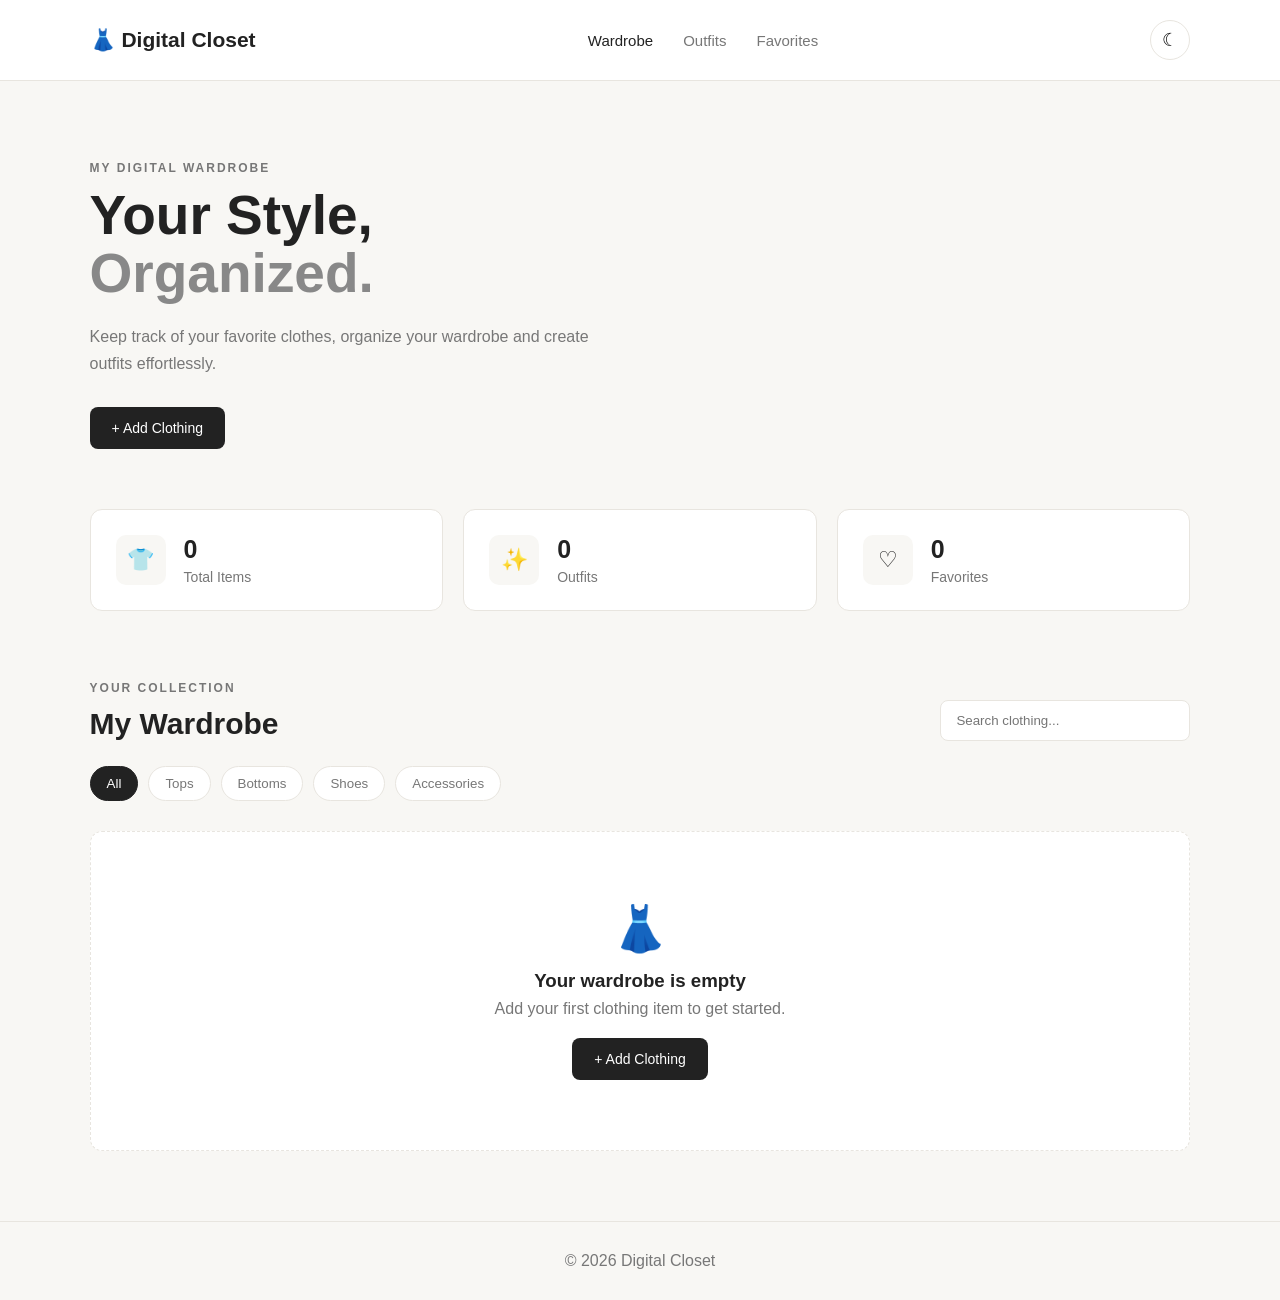
==== index.html @ 08181aa8 "Create digital closet dashboard layout" ====
<!DOCTYPE html>
<html lang="en">

<head>
    <meta charset="UTF-8">
    <meta name="viewport" content="width=device-width, initial-scale=1.0">

    <title>Digital Closet</title>

    <link rel="stylesheet" href="css/style.css">
</head>

<body>

    <!-- Navigation -->
    <header class="navbar">

        <div class="logo">
            👗 Digital Closet
        </div>

        <nav>
            <a href="index.html" class="active">Wardrobe</a>
            <a href="#">Outfits</a>
            <a href="#">Favorites</a>
        </nav>

        <button class="theme-btn" id="themeBtn">
            ☾
        </button>

    </header>


    <main>

        <!-- Hero Section -->
        <section class="hero">

            <div>
                <p class="subtitle">MY DIGITAL WARDROBE</p>

                <h1>
                    Your Style,<br>
                    <span>Organized.</span>
                </h1>

                <p class="hero-text">
                    Keep track of your favorite clothes,
                    organize your wardrobe and create
                    outfits effortlessly.
                </p>

                <button class="primary-btn" id="addItemBtn">
                    + Add Clothing
                </button>
            </div>

        </section>


        <!-- Statistics -->
        <section class="stats">

            <div class="stat-card">
                <div class="stat-icon">👕</div>

                <div>
                    <h2 id="totalItems">0</h2>
                    <p>Total Items</p>
                </div>
            </div>


            <div class="stat-card">
                <div class="stat-icon">✨</div>

                <div>
                    <h2 id="totalOutfits">0</h2>
                    <p>Outfits</p>
                </div>
            </div>


            <div class="stat-card">
                <div class="stat-icon">♡</div>

                <div>
                    <h2 id="totalFavorites">0</h2>
                    <p>Favorites</p>
                </div>
            </div>

        </section>


        <!-- Wardrobe -->
        <section class="wardrobe">

            <div class="section-heading">

                <div>
                    <p class="subtitle">YOUR COLLECTION</p>
                    <h2>My Wardrobe</h2>
                </div>

                <input
                    type="search"
                    id="searchInput"
                    placeholder="Search clothing..."
                >

            </div>


            <!-- Category filters -->
            <div class="filters">

                <button class="filter-btn active">
                    All
                </button>

                <button class="filter-btn">
                    Tops
                </button>

                <button class="filter-btn">
                    Bottoms
                </button>

                <button class="filter-btn">
                    Shoes
                </button>

                <button class="filter-btn">
                    Accessories
                </button>

            </div>


            <!-- Clothing cards -->
            <div
                id="clothingContainer"
                class="clothing-grid">

                <div class="empty-state">

                    <div class="empty-icon">
                        👗
                    </div>

                    <h3>Your wardrobe is empty</h3>

                    <p>
                        Add your first clothing item
                        to get started.
                    </p>

                    <button class="primary-btn">
                        + Add Clothing
                    </button>

                </div>

            </div>

        </section>

    </main>


    <!-- Footer -->
    <footer>

        <p>
            © 2026 Digital Closet
        </p>

    </footer>


    <script src="js/app.js"></script>

</body>

</html>
---- css/style.css ----
/* =========================
   RESET
========================= */

* {
    margin: 0;
    padding: 0;
    box-sizing: border-box;
}


/* =========================
   VARIABLES
========================= */

:root {
    --background: #f8f7f4;
    --surface: #ffffff;
    --text: #222222;
    --muted: #777777;
    --border: #e8e5df;
    --accent: #222222;
}


/* =========================
   GENERAL
========================= */

body {
    font-family: Arial, sans-serif;

    background: var(--background);
    color: var(--text);

    min-height: 100vh;
}

button,
input {
    font-family: inherit;
}

button {
    cursor: pointer;
}


/* =========================
   NAVBAR
========================= */

.navbar {
    width: 100%;

    display: flex;
    align-items: center;
    justify-content: space-between;

    padding: 20px 7%;

    background: var(--surface);

    border-bottom: 1px solid var(--border);
}

.logo {
    font-size: 21px;
    font-weight: bold;
}

.navbar nav {
    display: flex;
    gap: 30px;
}

.navbar nav a {
    text-decoration: none;
    color: var(--muted);

    font-size: 15px;
}

.navbar nav a:hover,
.navbar nav a.active {
    color: var(--text);
}

.theme-btn {
    width: 40px;
    height: 40px;

    border: 1px solid var(--border);
    border-radius: 50%;

    background: var(--surface);

    font-size: 18px;
}


/* =========================
   MAIN
========================= */

main {
    width: 86%;
    max-width: 1200px;

    margin: auto;
}


/* =========================
   HERO
========================= */

.hero {
    padding: 80px 0 60px;
}

.subtitle {
    color: var(--muted);

    font-size: 12px;
    font-weight: bold;

    letter-spacing: 2px;

    margin-bottom: 12px;
}

.hero h1 {
    font-size: 55px;
    line-height: 1.05;

    margin-bottom: 20px;
}

.hero h1 span {
    color: #888;
}

.hero-text {
    max-width: 500px;

    color: var(--muted);

    line-height: 1.7;

    margin-bottom: 30px;
}


/* =========================
   BUTTONS
========================= */

.primary-btn {
    border: none;

    background: var(--accent);
    color: white;

    padding: 13px 22px;

    border-radius: 8px;

    font-size: 14px;

    transition: 0.2s;
}

.primary-btn:hover {
    transform: translateY(-2px);
    opacity: 0.9;
}


/* =========================
   STATISTICS
========================= */

.stats {
    display: grid;

    grid-template-columns:
        repeat(3, 1fr);

    gap: 20px;
}

.stat-card {
    display: flex;
    align-items: center;

    gap: 18px;

    background: var(--surface);

    padding: 25px;

    border: 1px solid var(--border);

    border-radius: 12px;
}

.stat-icon {
    width: 50px;
    height: 50px;

    display: flex;
    align-items: center;
    justify-content: center;

    background: var(--background);

    border-radius: 10px;

    font-size: 22px;
}

.stat-card h2 {
    font-size: 25px;

    margin-bottom: 5px;
}

.stat-card p {
    color: var(--muted);

    font-size: 14px;
}


/* =========================
   WARDROBE
========================= */

.wardrobe {
    margin-top: 70px;
    margin-bottom: 70px;
}

.section-heading {
    display: flex;

    justify-content: space-between;
    align-items: end;

    margin-bottom: 25px;
}

.section-heading h2 {
    font-size: 30px;
}

#searchInput {
    width: 250px;

    padding: 12px 15px;

    border: 1px solid var(--border);

    border-radius: 8px;

    outline: none;
}

#searchInput:focus {
    border-color: #999;
}


/* =========================
   FILTERS
========================= */

.filters {
    display: flex;

    gap: 10px;

    margin-bottom: 30px;

    flex-wrap: wrap;
}

.filter-btn {
    background: var(--surface);

    color: var(--muted);

    border: 1px solid var(--border);

    padding: 9px 16px;

    border-radius: 20px;
}

.filter-btn:hover,
.filter-btn.active {
    background: var(--accent);
    color: white;

    border-color: var(--accent);
}


/* =========================
   CLOTHING GRID
========================= */

.clothing-grid {
    display: grid;

    grid-template-columns:
        repeat(3, 1fr);

    gap: 25px;
}


/* =========================
   EMPTY STATE
========================= */

.empty-state {
    grid-column: 1 / -1;

    text-align: center;

    padding: 70px 20px;

    background: var(--surface);

    border: 1px dashed var(--border);

    border-radius: 12px;
}

.empty-icon {
    font-size: 45px;

    margin-bottom: 15px;
}

.empty-state h3 {
    margin-bottom: 8px;
}

.empty-state p {
    color: var(--muted);

    margin-bottom: 20px;
}


/* =========================
   FOOTER
========================= */

footer {
    text-align: center;

    padding: 30px;

    color: var(--muted);

    border-top: 1px solid var(--border);
}


/* =========================
   TABLET
========================= */

@media (max-width: 768px) {

    .navbar {
        padding: 18px 5%;
    }

    .navbar nav {
        gap: 15px;
    }

    main {
        width: 90%;
    }

    .hero {
        padding-top: 55px;
    }

    .hero h1 {
        font-size: 42px;
    }

    .stats {
        grid-template-columns: 1fr;
    }

    .section-heading {
        align-items: flex-start;

        flex-direction: column;

        gap: 20px;
    }

    #searchInput {
        width: 100%;
    }

    .clothing-grid {
        grid-template-columns:
            repeat(2, 1fr);
    }
}


/* =========================
   MOBILE
========================= */

@media (max-width: 480px) {

    .navbar {
        flex-wrap: wrap;

        gap: 15px;
    }

    .navbar nav {
        order: 3;

        width: 100%;

        justify-content: center;
    }

    .hero h1 {
        font-size: 36px;
    }

    .clothing-grid {
        grid-template-columns: 1fr;
    }

    .filters {
        gap: 7px;
    }

    .filter-btn {
        font-size: 13px;
    }
}
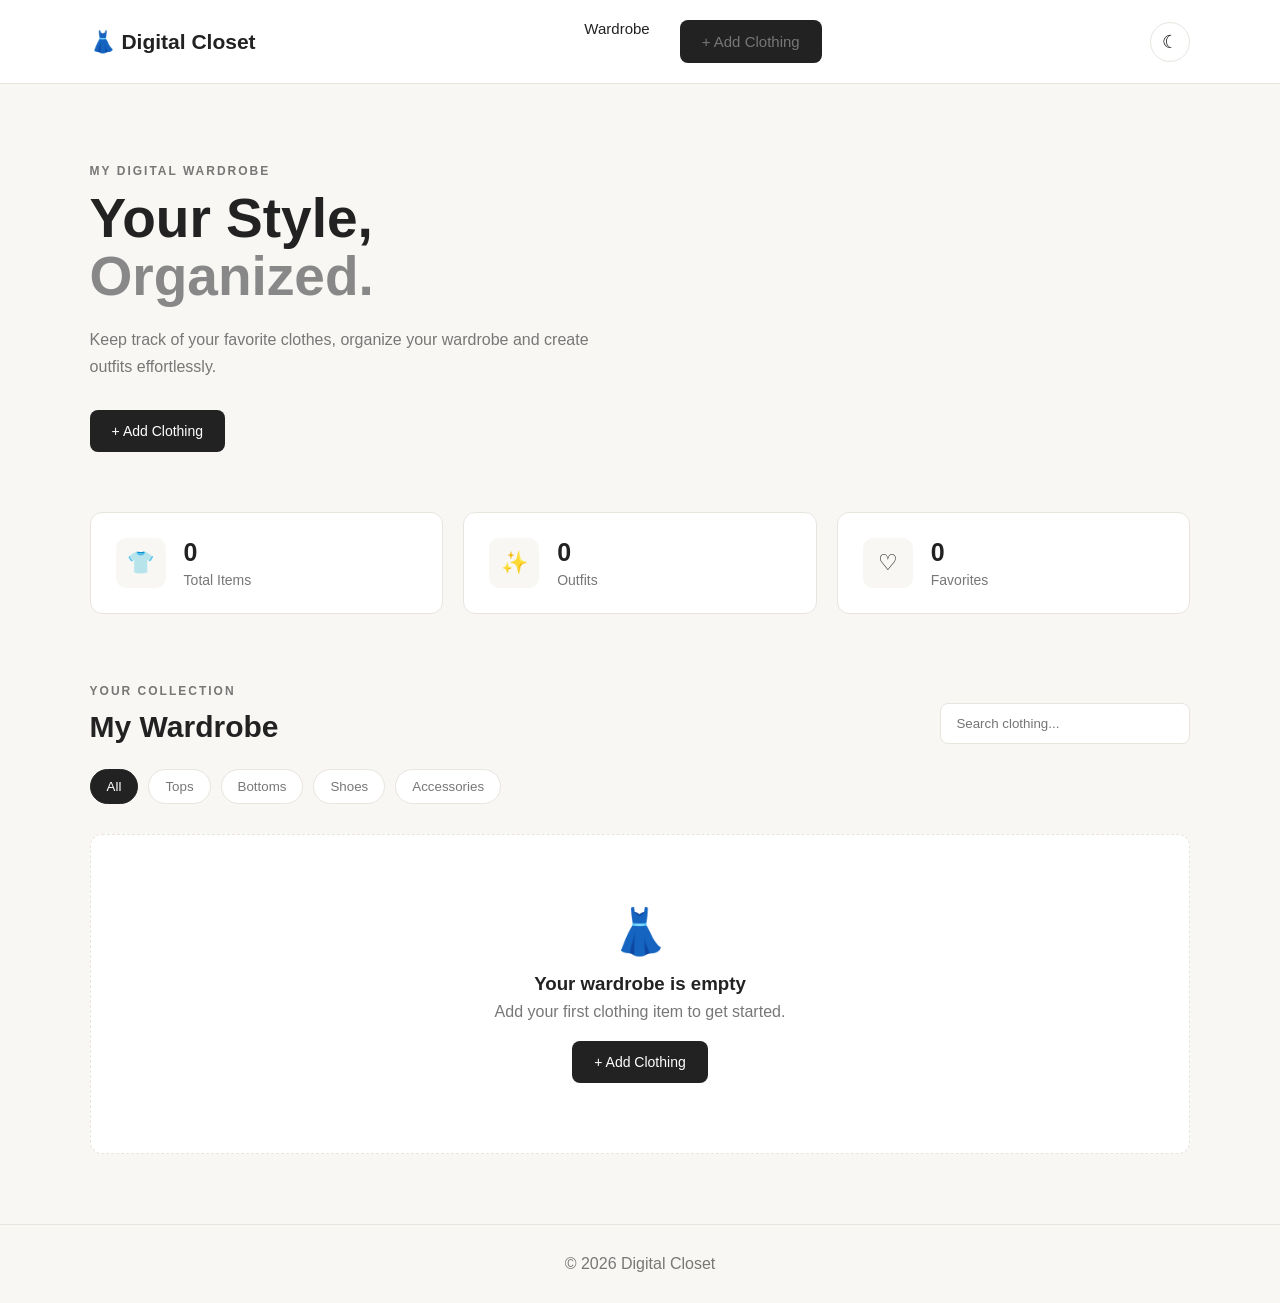
==== commit 9cdf40d7: "add clothing item form page" ====
--- a/index.html
+++ b/index.html
@@ -21,8 +21,9 @@
 
         <nav>
             <a href="index.html" class="active">Wardrobe</a>
-            <a href="#">Outfits</a>
-            <a href="#">Favorites</a>
+            <a href="add_item.html" class="primary-btn">
+                + Add Clothing
+            </a>
         </nav>
 
         <button class="theme-btn" id="themeBtn">
--- a/css/style.css
+++ b/css/style.css
@@ -455,4 +455,312 @@
     .filter-btn {
         font-size: 13px;
     }
+}
+
+/* =========================
+   FORM PAGE
+========================= */
+
+.form-header {
+    padding: 55px 0 35px;
+}
+
+.form-header h1 {
+    font-size: 42px;
+    margin: 10px 0;
+}
+
+.form-header > p:last-child {
+    color: var(--muted);
+}
+
+.back-link {
+    display: inline-block;
+
+    text-decoration: none;
+
+    color: var(--muted);
+
+    font-size: 14px;
+
+    margin-bottom: 35px;
+}
+
+.back-link:hover {
+    color: var(--text);
+}
+
+
+/* Form layout */
+
+.form-layout {
+    display: grid;
+
+    grid-template-columns:
+        0.85fr 1.15fr;
+
+    gap: 30px;
+
+    margin-bottom: 80px;
+}
+
+
+/* Image panel */
+
+.image-panel {
+    background: var(--surface);
+
+    border: 1px solid var(--border);
+
+    border-radius: 16px;
+
+    padding: 25px;
+
+    height: fit-content;
+}
+
+.image-preview {
+    width: 100%;
+
+    aspect-ratio: 1 / 1;
+
+    background: var(--background);
+
+    border-radius: 12px;
+
+    overflow: hidden;
+}
+
+.preview-placeholder {
+    height: 100%;
+
+    display: flex;
+
+    flex-direction: column;
+
+    align-items: center;
+
+    justify-content: center;
+
+    color: var(--muted);
+}
+
+.preview-placeholder span {
+    font-size: 60px;
+
+    margin-bottom: 12px;
+}
+
+.preview-placeholder p {
+    font-size: 14px;
+}
+
+.upload-label {
+    display: block;
+
+    text-align: center;
+
+    background: var(--accent);
+
+    color: white;
+
+    padding: 13px;
+
+    border-radius: 8px;
+
+    margin-top: 18px;
+
+    cursor: pointer;
+
+    transition: 0.2s;
+}
+
+.upload-label:hover {
+    opacity: 0.9;
+}
+
+.image-note {
+    text-align: center;
+
+    color: var(--muted);
+
+    font-size: 12px;
+
+    margin-top: 12px;
+}
+
+
+/* Form card */
+
+.form-card {
+    background: var(--surface);
+
+    border: 1px solid var(--border);
+
+    border-radius: 16px;
+
+    padding: 30px;
+}
+
+.form-group {
+    margin-bottom: 22px;
+}
+
+.form-group label {
+    display: block;
+
+    font-size: 14px;
+
+    font-weight: 600;
+
+    margin-bottom: 8px;
+}
+
+.form-group input,
+.form-group select {
+    width: 100%;
+
+    padding: 13px 14px;
+
+    border: 1px solid var(--border);
+
+    border-radius: 8px;
+
+    background: var(--surface);
+
+    color: var(--text);
+
+    outline: none;
+
+    font-size: 14px;
+}
+
+.form-group input:focus,
+.form-group select:focus {
+    border-color: #888;
+
+    box-shadow:
+        0 0 0 3px rgba(0, 0, 0, 0.04);
+}
+
+.form-group input::placeholder {
+    color: #aaa;
+}
+
+
+/* Favorite */
+
+.favorite-option {
+    display: flex;
+
+    align-items: center;
+
+    gap: 10px;
+
+    margin: 25px 0;
+
+    cursor: pointer;
+
+    font-size: 14px;
+}
+
+.favorite-option input {
+    width: 16px;
+    height: 16px;
+}
+
+.favorite-option span {
+    font-size: 20px;
+}
+
+
+/* Form actions */
+
+.form-actions {
+    display: flex;
+
+    justify-content: flex-end;
+
+    gap: 12px;
+
+    padding-top: 10px;
+
+    border-top: 1px solid var(--border);
+}
+
+.secondary-btn {
+    text-decoration: none;
+
+    color: var(--text);
+
+    background: var(--background);
+
+    border: 1px solid var(--border);
+
+    padding: 13px 22px;
+
+    border-radius: 8px;
+
+    font-size: 14px;
+}
+
+
+/* Error message */
+
+.error-message {
+    display: block;
+
+    color: #c0392b;
+
+    font-size: 12px;
+
+    margin-top: 5px;
+}
+
+@media (max-width: 768px) {
+
+    .form-layout {
+        grid-template-columns: 1fr;
+    }
+
+    .image-panel {
+        max-width: 500px;
+
+        margin: auto;
+
+        width: 100%;
+    }
+
+    .form-card {
+        padding: 25px;
+    }
+
+}
+
+
+@media (max-width: 480px) {
+
+    .form-header h1 {
+        font-size: 34px;
+    }
+
+    .form-header {
+        padding-top: 40px;
+    }
+
+    .form-card {
+        padding: 20px;
+    }
+
+    .form-actions {
+        flex-direction: column-reverse;
+    }
+
+    .form-actions a,
+    .form-actions button {
+        width: 100%;
+
+        text-align: center;
+    }
+
 }
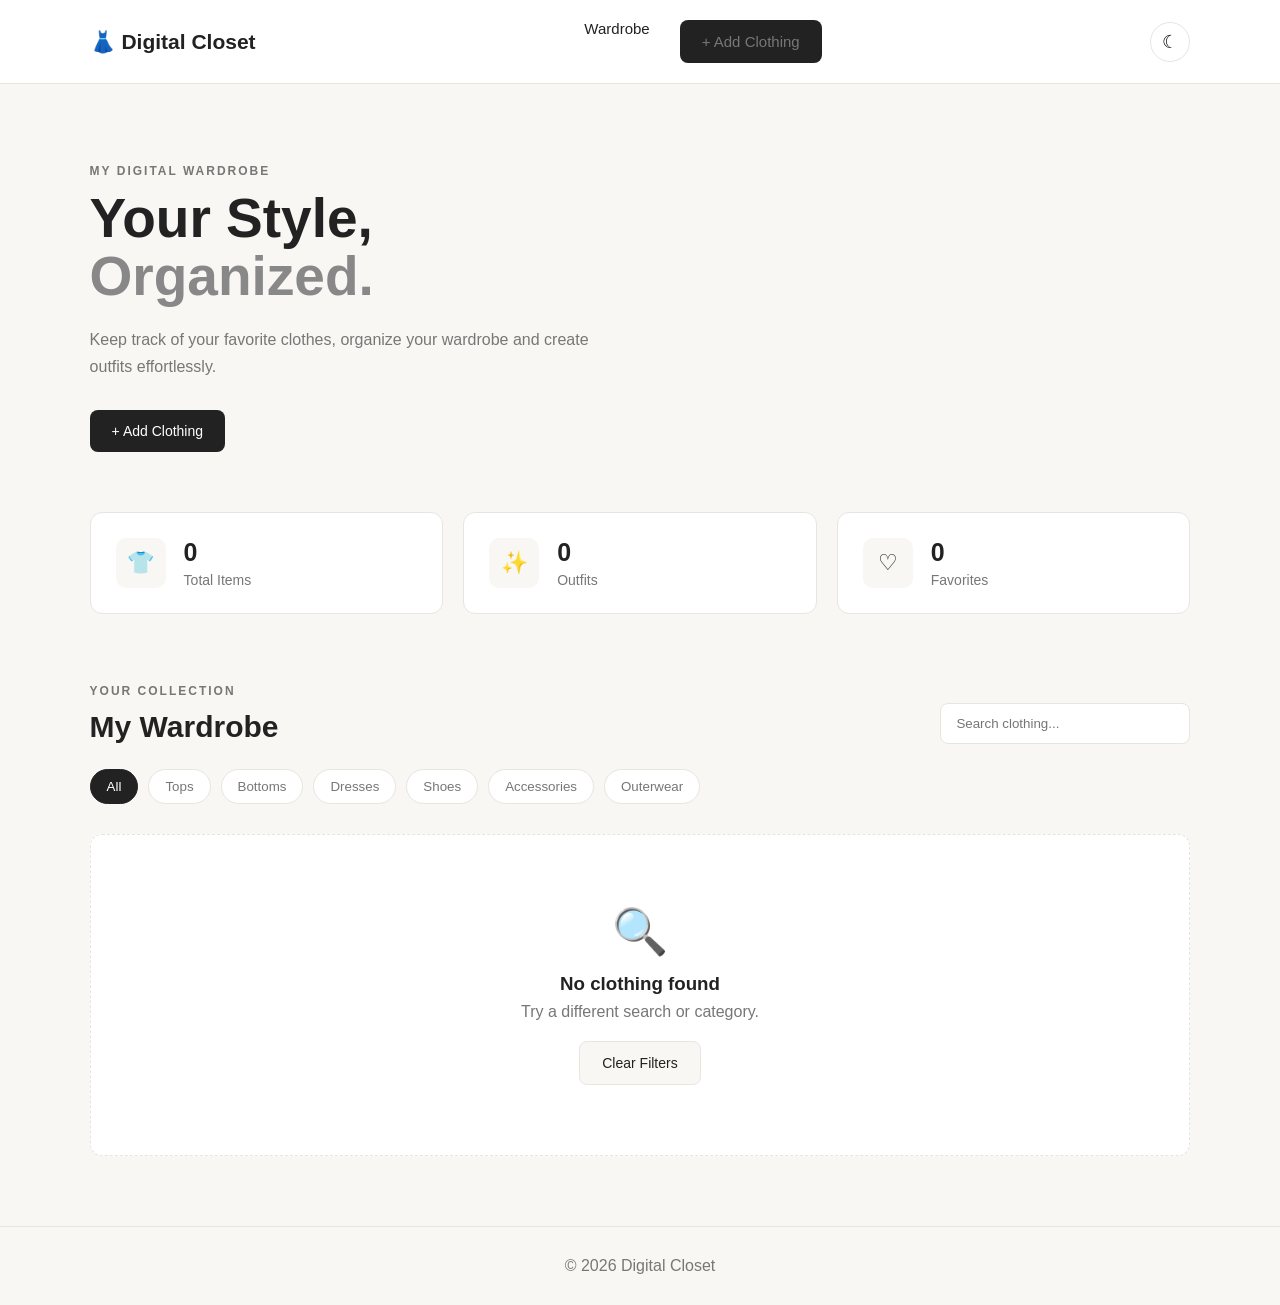
==== commit 70650436: "Add wardrobe search and category filters" ====
--- a/index.html
+++ b/index.html
@@ -21,7 +21,7 @@
 
         <nav>
             <a href="index.html" class="active">Wardrobe</a>
-            <a href="add_item.html" class="primary-btn">
+            <a href="add-item.html" class="primary-btn">
                 + Add Clothing
             </a>
         </nav>
@@ -117,24 +117,60 @@
             <!-- Category filters -->
             <div class="filters">
 
-                <button class="filter-btn active">
+                <button
+                    class="filter-btn active"
+                    data-category="All"
+                    type="button"
+                >
                     All
                 </button>
 
-                <button class="filter-btn">
+                <button
+                    class="filter-btn"
+                    data-category="Tops"
+                    type="button"
+                >
                     Tops
                 </button>
 
-                <button class="filter-btn">
+                <button
+                    class="filter-btn"
+                    data-category="Bottoms"
+                    type="button"
+                >
                     Bottoms
                 </button>
 
-                <button class="filter-btn">
+                <button
+                    class="filter-btn"
+                    data-category="Dresses"
+                    type="button"
+                >
+                    Dresses
+                </button>
+
+                <button
+                    class="filter-btn"
+                    data-category="Shoes"
+                    type="button"
+                >
                     Shoes
                 </button>
 
-                <button class="filter-btn">
+                <button
+                    class="filter-btn"
+                    data-category="Accessories"
+                    type="button"
+                >
                     Accessories
+                </button>
+
+                <button
+                    class="filter-btn"
+                    data-category="Outerwear"
+                    type="button"
+                >
+                    Outerwear
                 </button>
 
             </div>
@@ -180,7 +216,7 @@
 
     </footer>
 
-
+    <script src="js/storage.js"></script>
     <script src="js/app.js"></script>
 
 </body>
--- a/css/style.css
+++ b/css/style.css
@@ -763,4 +763,14 @@
         text-align: center;
     }
 
+}
+
+.empty-state .secondary-btn {
+    display: inline-block;
+
+    border: 1px solid var(--border);
+
+    cursor: pointer;
+
+    font-size: 14px;
 }
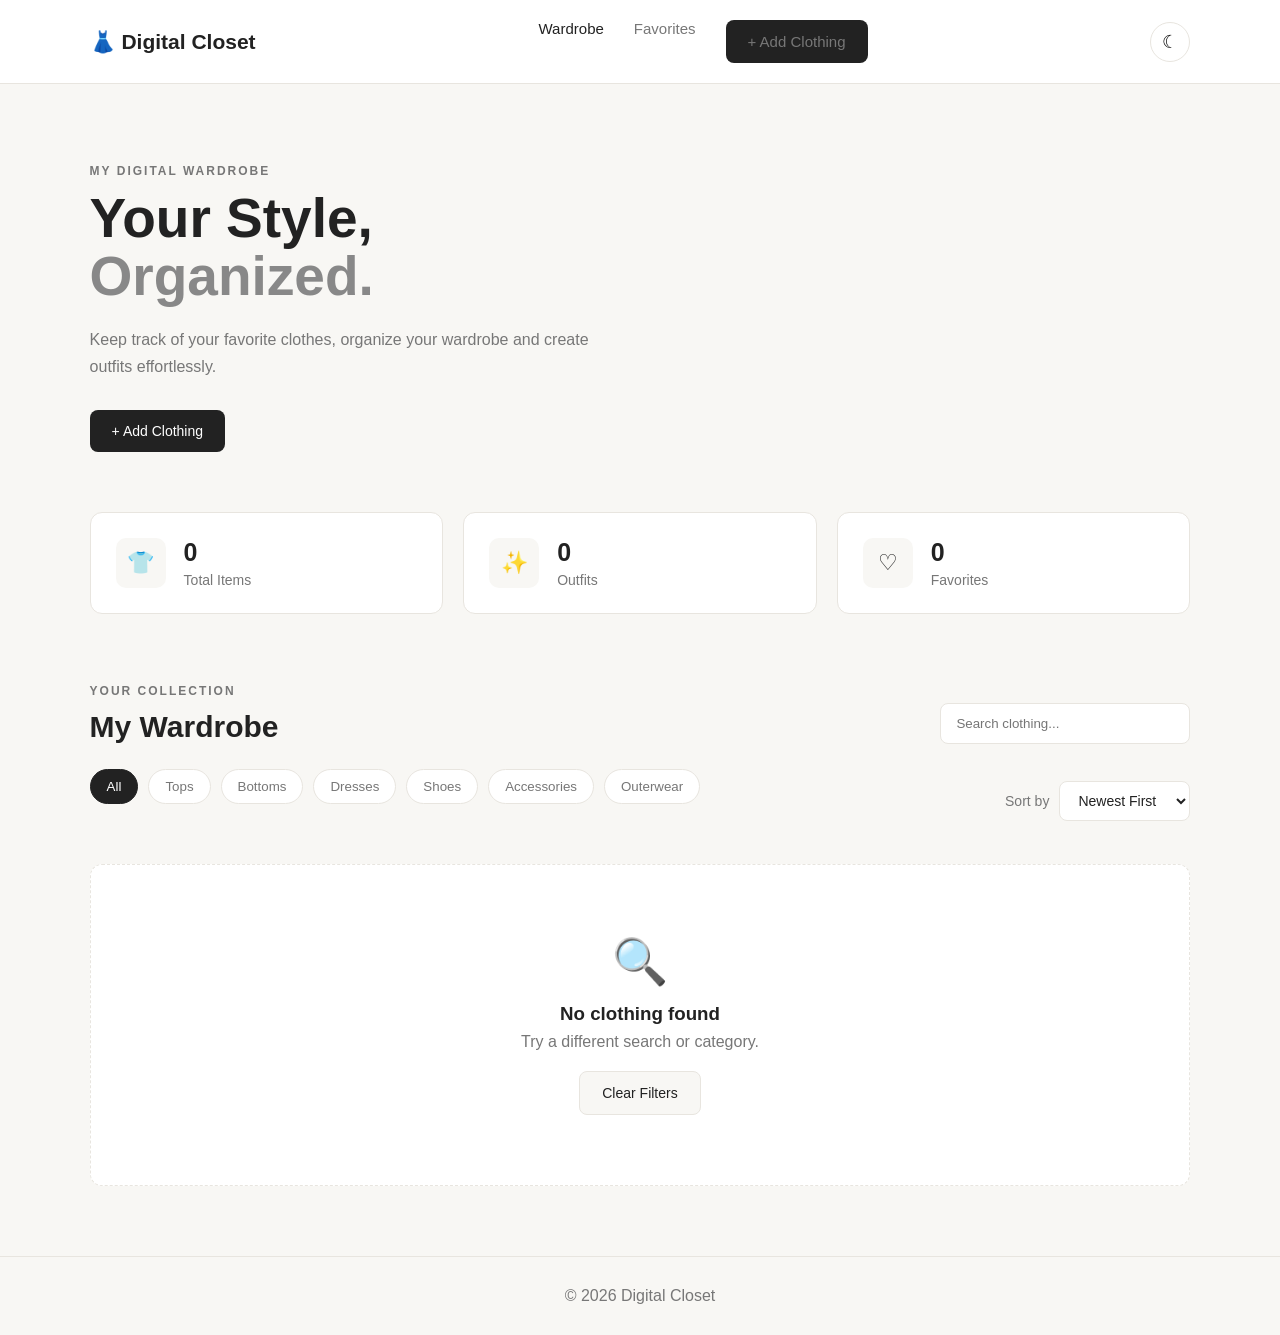
==== commit 0e593c57: "Add sorting, favorites, and navigation" ====
--- a/index.html
+++ b/index.html
@@ -14,13 +14,19 @@
 
     <!-- Navigation -->
     <header class="navbar">
-
         <div class="logo">
             👗 Digital Closet
         </div>
 
         <nav>
-            <a href="index.html" class="active">Wardrobe</a>
+            <a href="#" id="wardrobeLink" class="active">
+                Wardrobe
+            </a>
+
+            <a href="#" id="favoritesLink">
+                Favorites
+            </a>
+
             <a href="add-item.html" class="primary-btn">
                 + Add Clothing
             </a>
@@ -96,7 +102,7 @@
 
 
         <!-- Wardrobe -->
-        <section class="wardrobe">
+        <section class="wardrobe" id="wardrobeSection">
 
             <div class="section-heading">
 
@@ -114,64 +120,94 @@
             </div>
 
 
-            <!-- Category filters -->
-            <div class="filters">
-
-                <button
-                    class="filter-btn active"
-                    data-category="All"
-                    type="button"
-                >
-                    All
-                </button>
-
-                <button
-                    class="filter-btn"
-                    data-category="Tops"
-                    type="button"
-                >
-                    Tops
-                </button>
-
-                <button
-                    class="filter-btn"
-                    data-category="Bottoms"
-                    type="button"
-                >
-                    Bottoms
-                </button>
-
-                <button
-                    class="filter-btn"
-                    data-category="Dresses"
-                    type="button"
-                >
-                    Dresses
-                </button>
-
-                <button
-                    class="filter-btn"
-                    data-category="Shoes"
-                    type="button"
-                >
-                    Shoes
-                </button>
-
-                <button
-                    class="filter-btn"
-                    data-category="Accessories"
-                    type="button"
-                >
-                    Accessories
-                </button>
-
-                <button
-                    class="filter-btn"
-                    data-category="Outerwear"
-                    type="button"
-                >
-                    Outerwear
-                </button>
+            <!-- Category filters and sorting -->
+            <div class="filter-row">
+
+                <div class="filters">
+
+                    <button
+                        class="filter-btn active"
+                        data-category="All"
+                        type="button"
+                    >
+                        All
+                    </button>
+
+                    <button
+                        class="filter-btn"
+                        data-category="Tops"
+                        type="button"
+                    >
+                        Tops
+                    </button>
+
+                    <button
+                        class="filter-btn"
+                        data-category="Bottoms"
+                        type="button"
+                    >
+                        Bottoms
+                    </button>
+
+                    <button
+                        class="filter-btn"
+                        data-category="Dresses"
+                        type="button"
+                    >
+                        Dresses
+                    </button>
+
+                    <button
+                        class="filter-btn"
+                        data-category="Shoes"
+                        type="button"
+                    >
+                        Shoes
+                    </button>
+
+                    <button
+                        class="filter-btn"
+                        data-category="Accessories"
+                        type="button"
+                    >
+                        Accessories
+                    </button>
+
+                    <button
+                        class="filter-btn"
+                        data-category="Outerwear"
+                        type="button"
+                    >
+                        Outerwear
+                    </button>
+
+                </div>
+
+                <div class="sort-control">
+
+                    <label for="sortSelect">Sort by</label>
+
+                    <select id="sortSelect">
+
+                        <option value="newest">
+                            Newest First
+                        </option>
+
+                        <option value="oldest">
+                            Oldest First
+                        </option>
+
+                        <option value="name-asc">
+                            Name A → Z
+                        </option>
+
+                        <option value="name-desc">
+                            Name Z → A
+                        </option>
+
+                    </select>
+
+                </div>
 
             </div>
 
--- a/css/style.css
+++ b/css/style.css
@@ -773,4 +773,50 @@
     cursor: pointer;
 
     font-size: 14px;
+}
+
+.filter-row {
+    display: flex;
+    align-items: center;
+    justify-content: space-between;
+    gap: 20px;
+    margin-bottom: 30px;
+}
+
+.sort-control {
+    display: flex;
+    align-items: center;
+    gap: 10px;
+}
+
+.sort-control label {
+    font-size: 14px;
+    color: var(--muted);
+    white-space: nowrap;
+}
+
+.sort-control select {
+    padding: 10px 14px;
+    border: 1px solid var(--border);
+    border-radius: 8px;
+    background: var(--surface);
+    color: var(--text);
+    font-size: 14px;
+    cursor: pointer;
+    outline: none;
+}
+
+.sort-control select:focus {
+    border-color: var(--text);
+}
+
+@media (max-width: 768px) {
+    .filter-row {
+        flex-direction: column;
+        align-items: stretch;
+    }
+
+    .sort-control {
+        justify-content: space-between;
+    }
 }
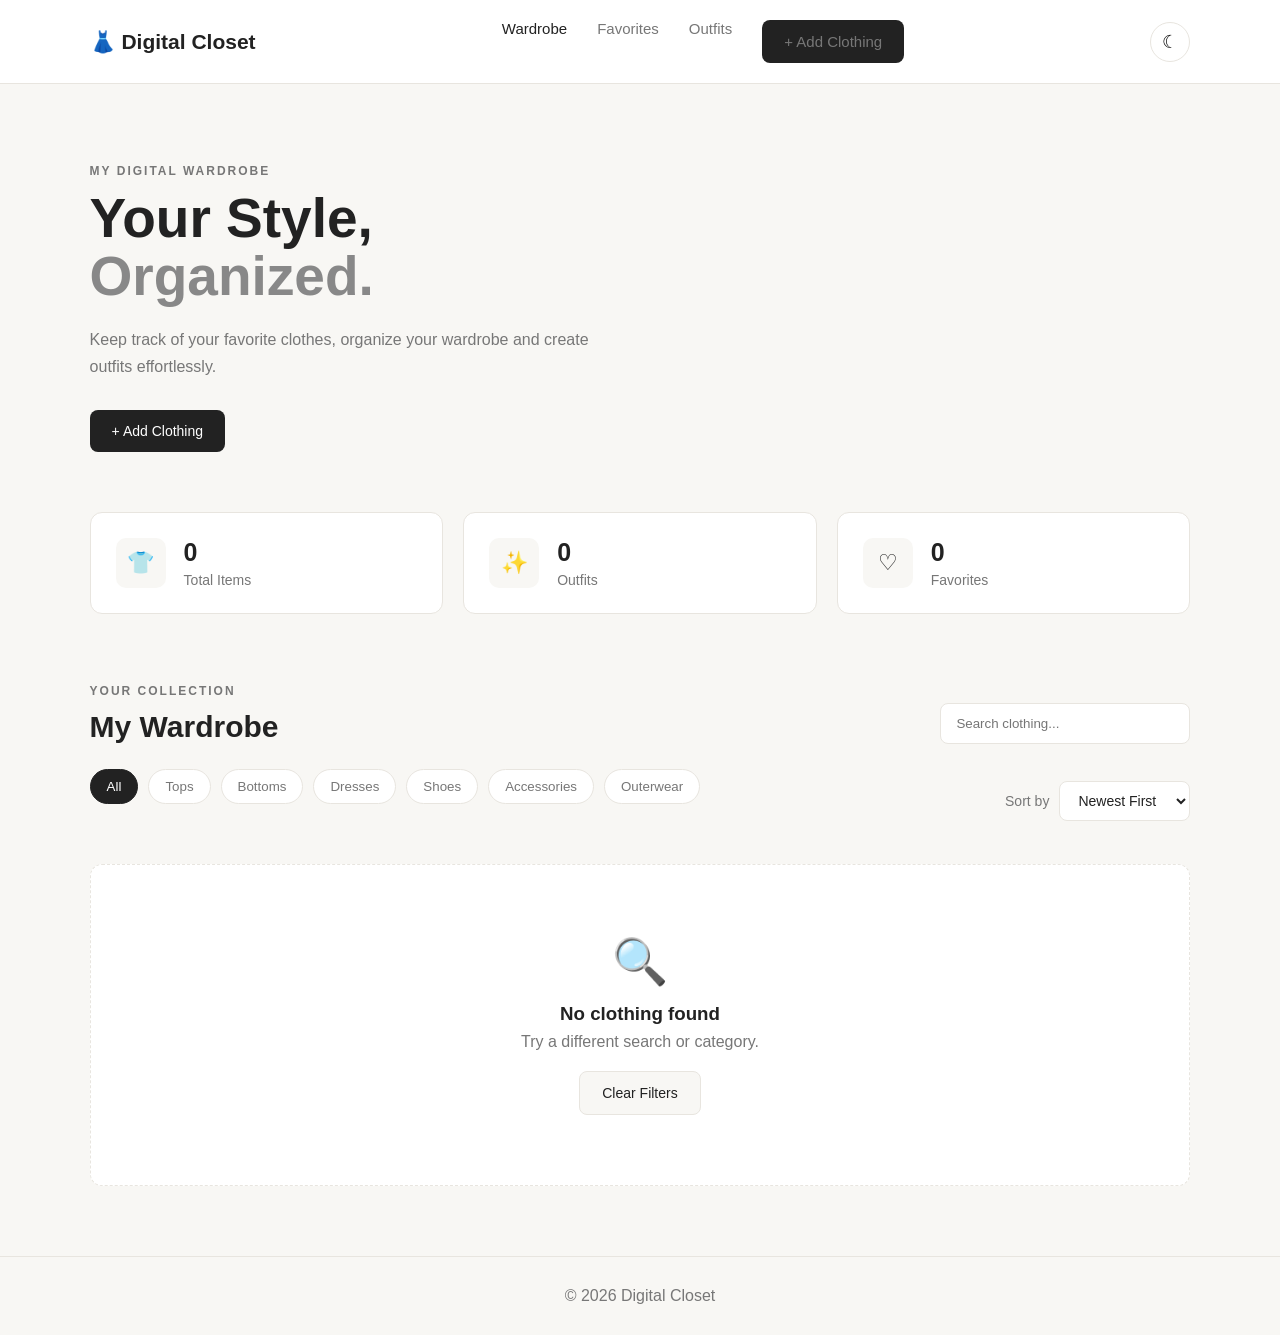
==== commit bc03d30c: "Complete outfit builder and management" ====
--- a/index.html
+++ b/index.html
@@ -26,7 +26,9 @@
             <a href="#" id="favoritesLink">
                 Favorites
             </a>
-
+            <a href="outfits.html">
+                Outfits
+            </a>
             <a href="add-item.html" class="primary-btn">
                 + Add Clothing
             </a>
--- a/css/style.css
+++ b/css/style.css
@@ -819,4 +819,311 @@
     .sort-control {
         justify-content: space-between;
     }
+}
+
+/* ============================= */
+/* Outfit Builder                */
+/* ============================= */
+
+.outfit-builder {
+    margin-top: 40px;
+    padding: 30px;
+    background: var(--surface);
+    border: 1px solid var(--border);
+    border-radius: 16px;
+}
+
+.outfit-builder[hidden] {
+    display: none;
+}
+
+.outfit-builder-header {
+    margin-bottom: 25px;
+}
+
+.outfit-builder-header h2 {
+    margin: 5px 0;
+}
+
+.form-group {
+    margin-bottom: 30px;
+}
+
+.form-group label {
+    display: block;
+    margin-bottom: 8px;
+    font-size: 14px;
+    font-weight: 600;
+}
+
+.form-group input {
+    width: 100%;
+    max-width: 500px;
+    padding: 12px 14px;
+    border: 1px solid var(--border);
+    border-radius: 8px;
+    font-size: 15px;
+    background: var(--background);
+    color: var(--text);
+    box-sizing: border-box;
+}
+
+.outfit-items-section h3 {
+    margin-bottom: 18px;
+}
+
+.outfit-selection-grid {
+    display: grid;
+    grid-template-columns: repeat(auto-fill, minmax(170px, 1fr));
+    gap: 18px;
+}
+
+.outfit-selection-card {
+    border: 2px solid var(--border);
+    border-radius: 12px;
+    overflow: hidden;
+    background: var(--surface);
+    cursor: pointer;
+    transition: 0.2s ease;
+}
+
+.outfit-selection-card:hover {
+    transform: translateY(-3px);
+}
+
+.outfit-selection-card.selected {
+    border-color: var(--text);
+    box-shadow: 0 0 0 2px var(--text);
+}
+
+.outfit-selection-image {
+    height: 160px;
+    display: flex;
+    align-items: center;
+    justify-content: center;
+    background: var(--background);
+    overflow: hidden;
+}
+
+.outfit-selection-image img {
+    width: 100%;
+    height: 100%;
+    object-fit: cover;
+}
+
+.outfit-selection-image span {
+    font-size: 45px;
+}
+
+.outfit-selection-info {
+    padding: 12px;
+}
+
+.outfit-selection-info h4 {
+    margin: 0 0 5px;
+    font-size: 15px;
+}
+
+.outfit-selection-info p {
+    margin: 0;
+    font-size: 13px;
+    color: var(--muted);
+}
+
+.form-actions {
+    display: flex;
+    gap: 12px;
+    margin-top: 30px;
+}
+
+@media (max-width: 768px) {
+    .outfit-builder {
+        padding: 20px;
+    }
+
+    .outfit-selection-grid {
+        grid-template-columns: repeat(2, 1fr);
+    }
+
+    .outfit-selection-image {
+        height: 140px;
+    }
+
+
+
+/* ============================= */
+/* Outfit Cards                  */
+/* ============================= */
+
+.outfits-grid {
+    display: grid;
+    grid-template-columns:
+        repeat(auto-fill, minmax(280px, 1fr));
+    gap: 24px;
+}
+
+.outfit-card {
+    background: var(--surface);
+    border: 1px solid var(--border);
+    border-radius: 16px;
+    overflow: hidden;
+    transition: 0.2s ease;
+}
+
+.outfit-card:hover {
+    transform: translateY(-4px);
+}
+
+.outfit-card-images {
+    display: grid;
+    grid-template-columns: repeat(2, 1fr);
+    height: 240px;
+    background: var(--background);
+}
+
+.outfit-card-images img,
+.outfit-placeholder {
+    width: 100%;
+    height: 120px;
+    object-fit: cover;
+}
+
+.outfit-placeholder {
+    display: flex;
+    align-items: center;
+    justify-content: center;
+    font-size: 35px;
+}
+
+.outfit-card-info {
+    padding: 18px;
+}
+
+.outfit-card-info h3 {
+    margin: 0 0 6px;
+}
+
+.outfit-card-info p {
+    margin: 0;
+    color: var(--muted);
+    font-size: 14px;
+}
+
+.outfit-card-actions {
+    display: flex;
+    gap: 10px;
+    padding: 0 18px 18px;
+}
+
+.outfit-card-actions button {
+    padding: 9px 14px;
+    border: 1px solid var(--border);
+    border-radius: 8px;
+    background: var(--surface);
+    cursor: pointer;
+    font-size: 13px;
+}
+
+/* ============================= */
+/* Outfit Details Modal          */
+/* ============================= */
+
+.outfit-modal {
+    position: fixed;
+    inset: 0;
+    background: rgba(0, 0, 0, 0.45);
+    display: flex;
+    align-items: center;
+    justify-content: center;
+    padding: 20px;
+    z-index: 1000;
+}
+
+.outfit-modal[hidden] {
+    display: none;
+}
+
+.outfit-modal-content {
+    position: relative;
+    width: 100%;
+    max-width: 650px;
+    max-height: 85vh;
+    overflow-y: auto;
+    padding: 30px;
+    background: var(--surface);
+    border: 1px solid var(--border);
+    border-radius: 18px;
+}
+
+.outfit-modal-close {
+    position: absolute;
+    top: 15px;
+    right: 18px;
+    border: none;
+    background: transparent;
+    font-size: 28px;
+    cursor: pointer;
+    color: var(--muted);
+}
+
+.outfit-modal-close:hover {
+    color: var(--text);
+}
+
+.modal-outfit-items {
+    display: grid;
+    grid-template-columns: repeat(2, 1fr);
+    gap: 18px;
+    margin-top: 25px;
+}
+
+.modal-outfit-item {
+    border: 1px solid var(--border);
+    border-radius: 12px;
+    overflow: hidden;
+    background: var(--background);
+}
+
+.modal-outfit-item-image {
+    height: 180px;
+    display: flex;
+    align-items: center;
+    justify-content: center;
+    overflow: hidden;
+}
+
+.modal-outfit-item-image img {
+    width: 100%;
+    height: 100%;
+    object-fit: cover;
+}
+
+.modal-outfit-item-image span {
+    font-size: 45px;
+}
+
+.modal-outfit-item-info {
+    padding: 12px;
+}
+
+.modal-outfit-item-info h4 {
+    margin: 0 0 5px;
+}
+
+.modal-outfit-item-info p {
+    margin: 0;
+    color: var(--muted);
+    font-size: 13px;
+}
+
+@media (max-width: 768px) {
+
+    .modal-outfit-items {
+        grid-template-columns: 1fr;
+    }
+
+    .outfit-modal-content {
+        padding: 22px;
+    }
+
 }
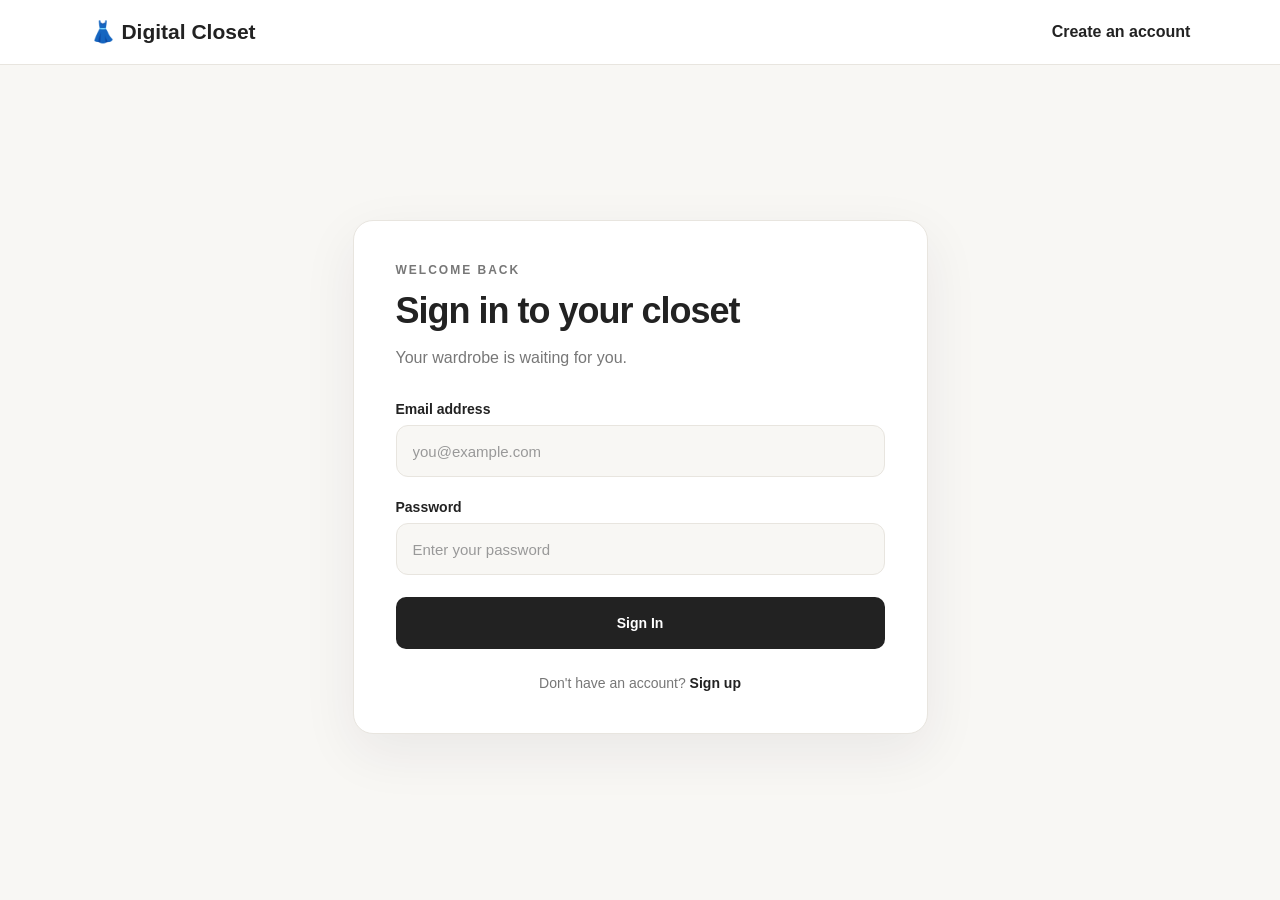
==== commit d9732480: "Add user authentication and personalized wardrobe storage" ====
--- a/index.html
+++ b/index.html
@@ -32,6 +32,14 @@
             <a href="add-item.html" class="primary-btn">
                 + Add Clothing
             </a>
+            <span id="currentUserName" class="user-greeting"></span>
+            <button
+                type="button"
+                id="logoutBtn"
+                class="logout-btn"
+            >
+                Logout
+            </button>
         </nav>
 
         <button class="theme-btn" id="themeBtn">
@@ -254,6 +262,7 @@
 
     </footer>
 
+    <script src="js/auth.js"></script>
     <script src="js/storage.js"></script>
     <script src="js/app.js"></script>
 
--- a/css/style.css
+++ b/css/style.css
@@ -948,6 +948,7 @@
     .outfit-selection-image {
         height: 140px;
     }
+}
 
 
 
@@ -1126,4 +1127,642 @@
         padding: 22px;
     }
 
+}
+
+
+.user-greeting {
+    color: var(--text);
+    font-size: 14px;
+    font-weight: 600;
+    white-space: nowrap;
+}
+
+.logout-btn {
+    padding: 9px 14px;
+    border: 1px solid var(--border);
+    border-radius: 8px;
+    background: var(--surface);
+    color: var(--text);
+    font: inherit;
+    font-size: 14px;
+    cursor: pointer;
+    transition: background 0.2s ease;
+}
+
+.logout-btn:hover {
+    background: var(--background);
+}
+
+
+
+/* =============================
+   AUTHENTICATION PAGES
+============================= */
+
+.auth-page {
+    width: 100%;
+    max-width: 1200px;
+    min-height: calc(100vh - 76px);
+    margin: 0 auto;
+    padding: 48px 24px;
+    display: flex;
+    align-items: center;
+    justify-content: center;
+    box-sizing: border-box;
+}
+
+.auth-card {
+    width: 100%;
+    max-width: 575px;
+    padding: 42px 48px;
+    background: var(--surface);
+    border: 1px solid var(--border);
+    border-radius: 22px;
+    box-shadow: 0 18px 55px rgba(40, 35, 60, 0.07);
+    box-sizing: border-box;
+}
+
+.auth-card h1 {
+    margin: 0 0 12px;
+    font-size: clamp(28px, 4vw, 36px);
+    line-height: 1.2;
+    letter-spacing: -1px;
+}
+
+.auth-description {
+    margin-bottom: 30px;
+    color: var(--muted);
+    font-size: 16px;
+    line-height: 1.7;
+}
+
+.auth-form-group {
+    display: flex;
+    flex-direction: column;
+    gap: 8px;
+    margin-bottom: 22px;
+}
+
+.auth-form-group label {
+    font-size: 14px;
+    font-weight: 600;
+}
+
+.auth-form-group input {
+    display: block;
+    width: 100%;
+    min-height: 52px;
+    padding: 14px 16px;
+    border: 1px solid var(--border);
+    border-radius: 12px;
+    background: var(--background);
+    color: var(--text);
+    font-size: 15px;
+    box-sizing: border-box;
+    outline: none;
+    transition: border-color 0.2s ease, box-shadow 0.2s ease;
+}
+
+.auth-form-group input::placeholder {
+    color: #999;
+}
+
+.auth-form-group input:focus {
+    border-color: #9a8bc4;
+    box-shadow: 0 0 0 4px rgba(154, 139, 196, 0.14);
+}
+
+.auth-submit {
+    display: block;
+    width: 100%;
+    min-height: 52px;
+    margin-top: 10px;
+    border-radius: 10px;
+    font-weight: 600;
+}
+
+.auth-switch {
+    margin-top: 26px;
+    color: var(--muted);
+    font-size: 14px;
+    text-align: center;
+}
+
+.auth-switch a,
+.navbar > a {
+    color: var(--text);
+    font-weight: 600;
+    text-decoration: none;
+}
+
+.auth-switch a:hover,
+.navbar > a:hover {
+    text-decoration: underline;
+    text-underline-offset: 4px;
+}
+
+.auth-message {
+    min-height: 20px;
+    margin: 10px 0;
+    color: #b42318;
+    font-size: 13px;
+    line-height: 1.5;
+}
+
+.auth-message:empty {
+    display: none;
+}
+
+@media (max-width: 600px) {
+    .auth-page {
+        min-height: auto;
+        padding: 35px 18px;
+    }
+
+    .auth-card {
+        padding: 30px 24px;
+        border-radius: 18px;
+    }
+
+    .auth-card h1 {
+        font-size: 29px;
+    }
+}
+
+.auth-page {
+    display: flex !important;
+    justify-content: center !important;
+}
+
+.auth-card {
+    width: 100% !important;
+    max-width: 575px !important;
+    margin: 40px auto !important;
+    padding: 42px !important;
+    background: white !important;
+    border: 1px solid #e8e5df !important;
+    border-radius: 20px !important;
+}
+
+
+/* =============================
+   CLOTHING CARD POLISH
+============================= */
+
+#clothingContainer {
+    display: grid;
+    grid-template-columns: repeat(3, minmax(0, 1fr));
+    gap: 24px;
+    align-items: stretch;
+}
+
+.clothing-card {
+    min-width: 0;
+    overflow: hidden;
+    background: var(--surface);
+    border: 1px solid var(--border);
+    border-radius: 16px;
+    transition: transform 0.2s ease, box-shadow 0.2s ease;
+}
+
+.clothing-card:hover {
+    transform: translateY(-4px);
+    box-shadow: 0 12px 28px rgba(0, 0, 0, 0.07);
+}
+
+.clothing-image {
+    position: relative;
+    display: flex;
+    align-items: center;
+    justify-content: center;
+    height: 260px;
+    overflow: hidden;
+    background: #f0eeea;
+}
+
+.clothing-image img {
+    display: block;
+    width: 100%;
+    height: 100%;
+    object-fit: cover;
+    transition: transform 0.3s ease;
+}
+
+.clothing-card:hover .clothing-image img {
+    transform: scale(1.04);
+}
+
+.clothing-image span {
+    font-size: 64px;
+}
+
+.clothing-info {
+    padding: 20px;
+}
+
+.clothing-title-row {
+    display: flex;
+    align-items: center;
+    justify-content: space-between;
+    gap: 12px;
+    margin-bottom: 8px;
+}
+
+.clothing-title {
+    min-width: 0;
+    overflow-wrap: anywhere;
+    font-size: 19px;
+    line-height: 1.4;
+}
+
+.favorite-icon {
+    flex-shrink: 0;
+    width: 38px;
+    height: 38px;
+    display: inline-flex;
+    align-items: center;
+    justify-content: center;
+    border: 1px solid var(--border);
+    border-radius: 50%;
+    background: var(--surface);
+    color: var(--text);
+    font-size: 20px;
+    cursor: pointer;
+    transition: background 0.2s ease, transform 0.2s ease;
+}
+
+.favorite-icon:hover {
+    transform: scale(1.06);
+}
+
+.favorite-icon.active {
+    background: #fff0f0;
+    border-color: #f1caca;
+}
+
+.clothing-category {
+    display: inline-block;
+    margin-bottom: 14px;
+    padding: 5px 10px;
+    border-radius: 20px;
+    background: var(--background);
+    color: var(--muted);
+    font-size: 12px;
+    font-weight: 600;
+}
+
+.clothing-details {
+    display: flex;
+    flex-wrap: wrap;
+    gap: 7px;
+    margin-bottom: 20px;
+}
+
+.clothing-details span {
+    padding: 6px 9px;
+    border: 1px solid var(--border);
+    border-radius: 7px;
+    color: var(--muted);
+    font-size: 12px;
+    overflow-wrap: anywhere;
+}
+
+.card-actions {
+    display: flex;
+    gap: 10px;
+    padding-top: 15px;
+    border-top: 1px solid var(--border);
+}
+
+.edit-btn,
+.delete-btn {
+    flex: 1;
+    display: inline-flex;
+    align-items: center;
+    justify-content: center;
+    min-height: 40px;
+    padding: 9px 14px;
+    border: 1px solid var(--border);
+    border-radius: 9px;
+    font: inherit;
+    font-size: 13px;
+    font-weight: 600;
+    text-decoration: none;
+    cursor: pointer;
+    transition: background 0.2s ease;
+}
+
+.edit-btn {
+    background: var(--text);
+    color: var(--surface);
+}
+
+.edit-btn:hover {
+    opacity: 0.85;
+}
+
+.delete-btn {
+    background: var(--surface);
+    color: var(--text);
+}
+
+.delete-btn:hover {
+    background: var(--background);
+}
+
+@media (max-width: 900px) {
+    #clothingContainer {
+        grid-template-columns: repeat(2, minmax(0, 1fr));
+    }
+
+    .clothing-image {
+        height: 230px;
+    }
+}
+
+@media (max-width: 560px) {
+    #clothingContainer {
+        grid-template-columns: 1fr;
+        gap: 18px;
+    }
+
+    .clothing-image {
+        height: 280px;
+    }
+
+    .clothing-info {
+        padding: 17px;
+    }
+}
+
+
+/* =============================
+   OUTFIT COVER PHOTO
+============================= */
+
+.outfit-cover-group {
+    max-width: 500px;
+}
+
+.outfit-cover-group label span {
+    color: var(--muted);
+    font-weight: 400;
+}
+
+.cover-help {
+    margin: 0 0 14px;
+    color: var(--muted);
+    font-size: 13px;
+    line-height: 1.6;
+}
+
+#outfitCoverImage {
+    position: absolute;
+    width: 1px;
+    height: 1px;
+    opacity: 0;
+    overflow: hidden;
+    pointer-events: none;
+}
+
+.cover-upload-area {
+    display: flex !important;
+    flex-direction: column;
+    align-items: center;
+    justify-content: center;
+    gap: 8px;
+    min-height: 145px;
+    padding: 20px;
+    border: 2px dashed var(--border);
+    border-radius: 14px;
+    background: var(--background);
+    cursor: pointer;
+    text-align: center;
+    transition: border-color 0.2s ease, background 0.2s ease;
+}
+
+.cover-upload-area:hover {
+    border-color: var(--text);
+}
+
+.cover-upload-icon {
+    font-size: 30px !important;
+}
+
+.cover-upload-hint {
+    color: var(--muted);
+    font-size: 12px;
+}
+
+#outfitCoverImage:focus-visible + .cover-preview-container {
+    outline: 2px solid var(--text);
+}
+
+.cover-preview-container {
+    margin-top: 14px;
+}
+
+.cover-preview-container[hidden] {
+    display: none;
+}
+
+#coverPreview {
+    display: block;
+    width: 100%;
+    max-height: 320px;
+    object-fit: cover;
+    border-radius: 12px;
+    border: 1px solid var(--border);
+}
+
+.remove-cover-btn {
+    margin-top: 10px;
+    padding: 9px 13px;
+    border: 1px solid var(--border);
+    border-radius: 8px;
+    background: var(--surface);
+    color: var(--text);
+    cursor: pointer;
+}
+
+/* Custom cover on saved outfit cards */
+
+.outfit-cover-display {
+    position: relative;
+    height: 240px;
+    overflow: hidden;
+    background: var(--background);
+}
+
+.outfit-cover-display img {
+    width: 100%;
+    height: 100%;
+    display: block;
+    object-fit: cover;
+}
+
+.outfit-cover-label {
+    position: absolute;
+    left: 12px;
+    bottom: 12px;
+    padding: 6px 9px;
+    border-radius: 6px;
+    background: rgba(255, 255, 255, 0.92);
+    color: #222;
+    font-size: 10px;
+    font-weight: 700;
+    letter-spacing: 0.6px;
+}
+
+/* Individual selected items remain visible below the cover */
+
+.outfit-card-images {
+    height: auto;
+    min-height: 120px;
+    grid-auto-rows: 120px;
+}
+
+.modal-outfit-cover {
+    grid-column: 1 / -1;
+    margin-bottom: 5px;
+    overflow: hidden;
+    border-radius: 12px;
+    background: var(--background);
+}
+
+.modal-outfit-cover img {
+    display: block;
+    width: 100%;
+    max-height: 340px;
+    object-fit: cover;
+}
+
+@media (max-width: 560px) {
+    .outfit-cover-display {
+        height: 210px;
+    }
+
+    .cover-upload-area {
+        min-height: 125px;
+    }
+}
+
+/* Outfit card image layout */
+.outfit-card-images {
+    display: grid;
+    grid-template-columns: repeat(2, minmax(0, 1fr));
+    grid-auto-rows: 120px;
+    height: 240px;
+    overflow: hidden;
+    background: var(--background);
+}
+
+/* Uploaded cover: occupy the complete card width */
+.outfit-card-images .outfit-cover-image {
+    grid-column: 1 / -1;
+    grid-row: 1 / -1;
+    width: 100%;
+    height: 100%;
+    min-width: 0;
+    object-fit: cover;
+}
+
+/* Clothing item images */
+.outfit-card-images > img:not(.outfit-cover-image) {
+    display: block;
+    width: 100%;
+    height: 120px;
+    object-fit: cover;
+}
+
+/* Placeholder for clothing without an image */
+.outfit-card-images .outfit-placeholder {
+    width: 100%;
+    height: 120px;
+    display: flex;
+    align-items: center;
+    justify-content: center;
+}
+
+/* Fix outfit cover image empty space */
+.outfit-card-images {
+    display: block;
+    height: 240px;
+    padding: 0;
+    overflow: hidden;
+    background: var(--background);
+}
+
+.outfit-card-images .outfit-cover-image {
+    display: block;
+    width: 100%;
+    height: 100%;
+    object-fit: cover;
+    object-position: center;
+}
+
+/* Keep selected clothing images in a grid when no cover exists */
+.outfit-card-images:has(> img:not(.outfit-cover-image)) {
+    display: grid;
+    grid-template-columns: repeat(2, minmax(0, 1fr));
+    grid-auto-rows: 120px;
+}
+
+.outfit-card-images > img:not(.outfit-cover-image) {
+    width: 100%;
+    height: 120px;
+    object-fit: cover;
+}
+
+/* =========================
+   MOBILE NAVBAR FIX
+========================= */
+
+@media (max-width: 600px) {
+    .navbar {
+        display: flex;
+        flex-wrap: wrap;
+        align-items: center;
+        justify-content: space-between;
+        gap: 12px;
+        padding: 16px 5%;
+        box-sizing: border-box;
+    }
+
+    .navbar nav {
+        order: 3;
+        width: 100%;
+        min-width: 0;
+        display: flex;
+        flex-wrap: wrap;
+        justify-content: flex-start;
+        gap: 10px 16px;
+    }
+
+    .navbar nav a {
+        font-size: 14px;
+        white-space: normal;
+    }
+
+    .user-greeting {
+        font-size: 12px;
+        white-space: normal;
+        overflow-wrap: anywhere;
+    }
+
+    .logout-btn {
+        padding: 8px 10px;
+        font-size: 13px;
+        flex-shrink: 0;
+    }
+}
+
+@media (max-width: 360px) {
+    .navbar nav {
+        gap: 10px 12px;
+    }
+
+    .navbar nav a {
+        font-size: 13px;
+    }
 }
